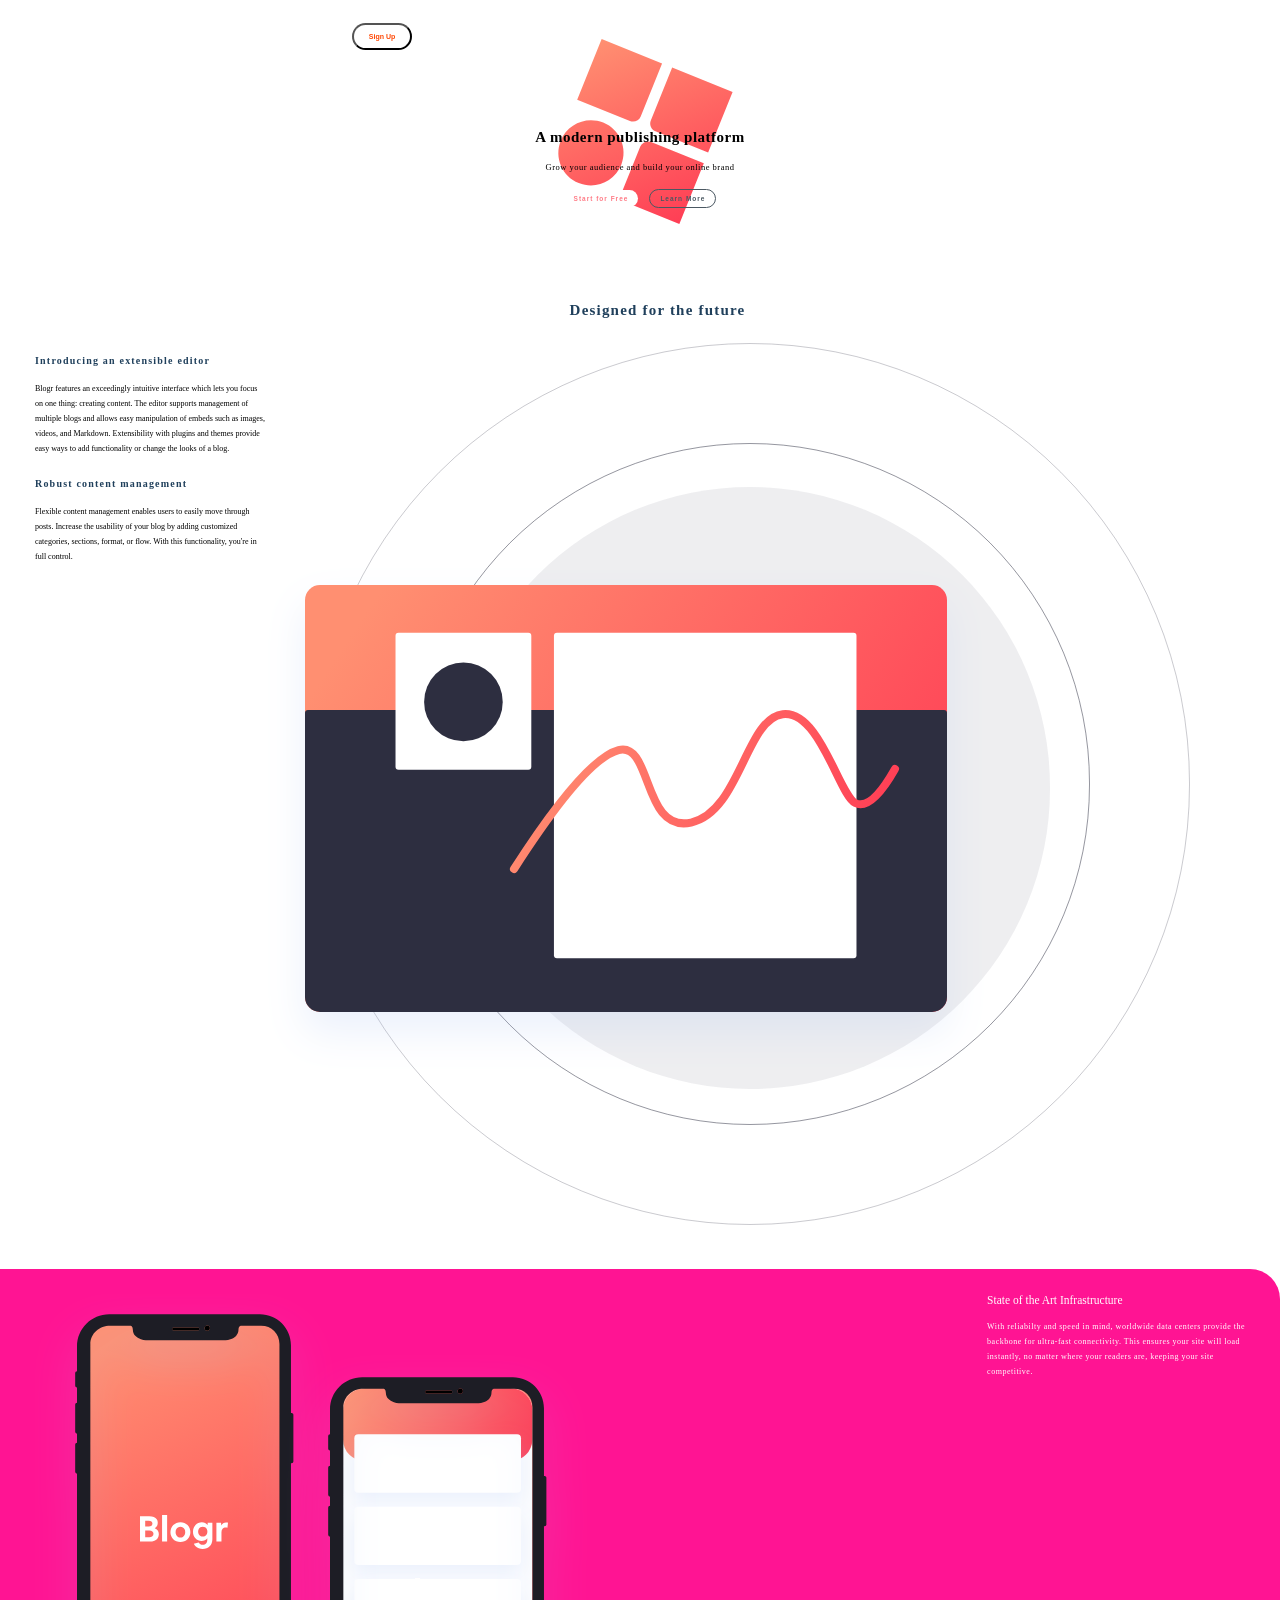
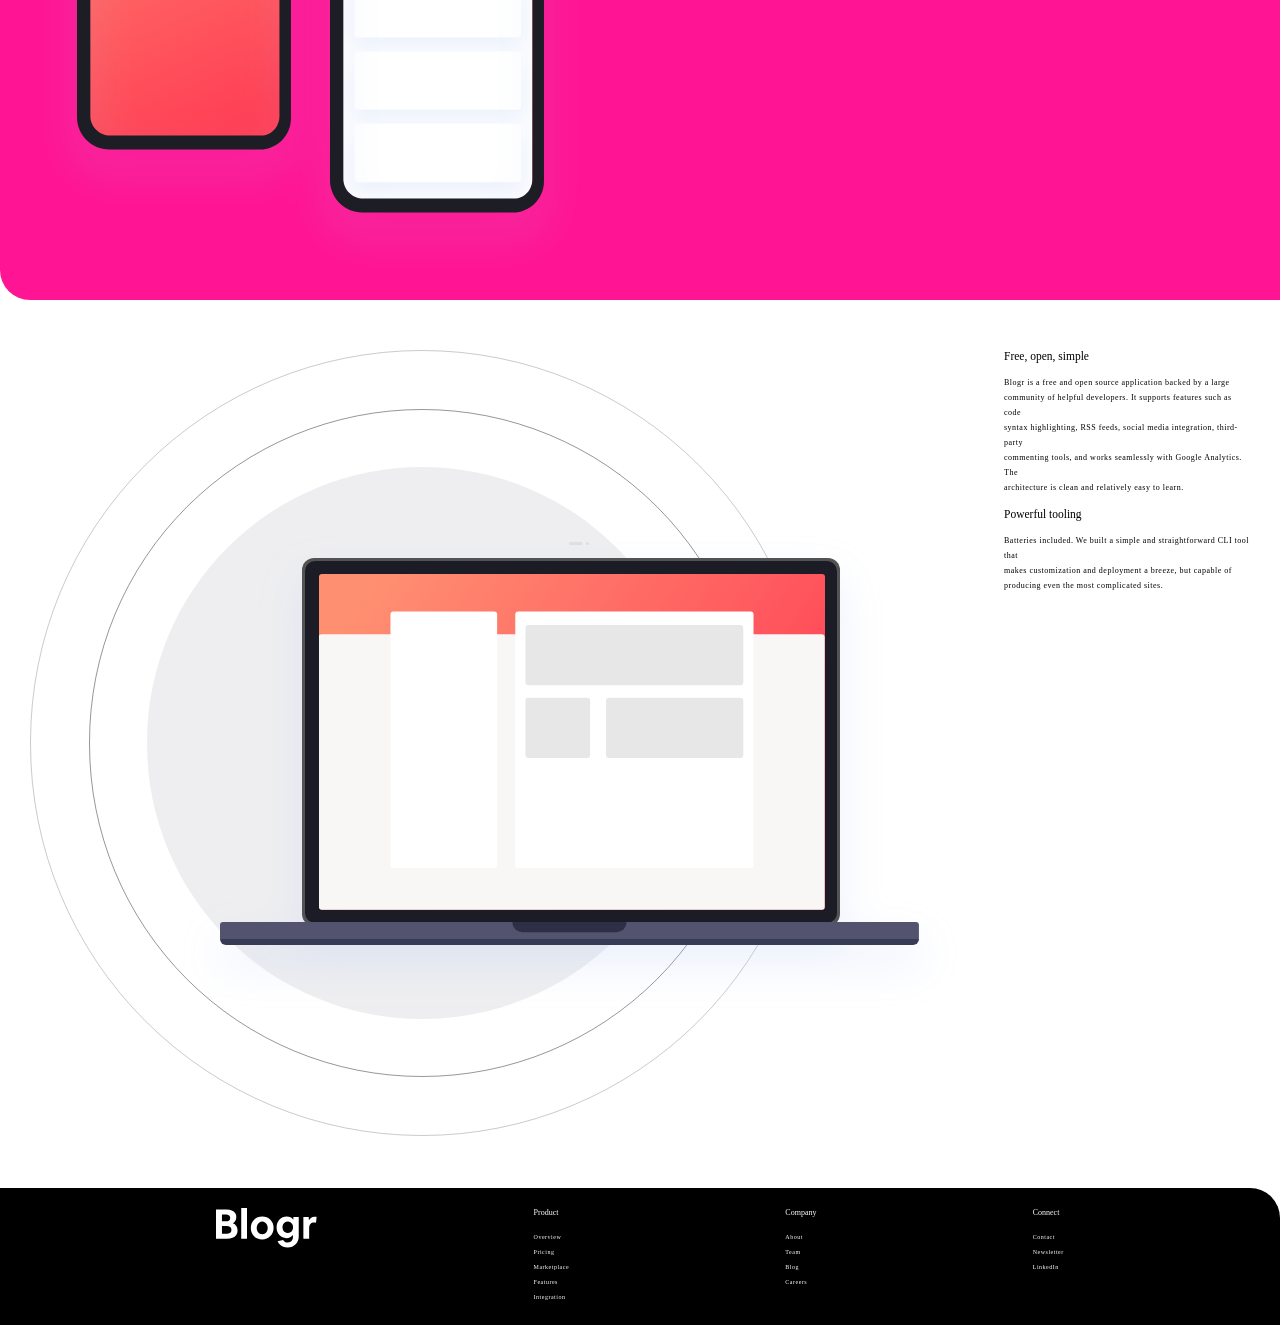
==== Blogr/index.html @ 892d37ae "first commit" ====
<!doctype html>
<html lang="en">
  <head>
    <meta charset="UTF-8" />
    <meta name="viewport" content="width=device-width, initial-scale=1.0" />
    <meta
      name="description"
      content="A FRONTEND MENTOR challenge solution for Blogr landing page"
    />
    <meta http-equiv="X-UA-Compatible" content="ie=edge" />
    <meta name="author" content="Okeke Chidiogo" />
    <title>Blogr</title>
    <link rel="icon" href="images/favicon-32x32.png" type="image/x-icon" />
    <link rel="stylesheet" href="style.css" />
  </head>

  <body>
    <header>
      <nav>
        <div>
          <img src="images/logo.svg" alt="Blogr's logo" />
        </div>

        <div class="navTwo">
          <div class="links">
            <a href="#"
              >Product
              <img src="images/icon-arrow-light.svg" alt="arrow icon" />
            </a>
            <a href="#"
              >Company
              <img src="images/icon-arrow-light.svg" alt="arrow icon" />
            </a>
            <div class="dropdown">
              <a class="contact-link" href="#"
                >Contact
                <img src="images/icon-arrow-light.svg" alt="arrow icon" />
              </a>

              <div class="dropdown-menu">
                <a href="#">Contact</a>
                <a href="#">Newsletter</a>
                <a href="linkedIn.com">LinkedIn</a>
              </div>
            </div>
          </div>

          <div class="navThree">
            <a href="#">Login</a>
            <button type="submit">Sign Up</button>
          </div>
        </div>
      </nav>

      <section id="heroSection">
        <h1>A modern publishing platform</h1>
        <p>Grow your audience and build your online brand</p>
        <div>
          <button class="heroButtonOne">Start for Free</button>
          <button class="heroButtonTwo">Learn More</button>
        </div>
      </section>
    </header>

    <section id="sectionTwo">
      <p>Designed for the future</p>
      <div>
        <div>
          <div>
            <p class="header">Introducing an extensible editor</p>
            <p class="content">
              Blogr features an exceedingly intuitive interface which lets you
              focus <br />
              on one thing: creating content. The editor supports management of
              <br />
              multiple blogs and allows easy manipulation of embeds such as
              images, <br />
              videos, and Markdown. Extensibility with plugins and themes
              provide <br />
              easy ways to add functionality or change the looks of a blog.
            </p>
          </div>
          <div class="lastDiv">
            <p class="header">Robust content management</p>
            <p class="content">
              Flexible content management enables users to easily move through
              <br />
              posts. Increase the usability of your blog by adding customized
              <br />
              categories, sections, format, or flow. With this functionality,
              you're in <br />
              full control.
            </p>
          </div>
        </div>
        <div>
          <img
            src="images/illustration-editor-desktop.svg"
            alt="an illustrative icon"
          />
        </div>
      </div>
    </section>

    <section id="infrastructure-div">
      <div class="infrastructure-div">
        <div>
          <img
            src="images/illustration-phones.svg"
            alt="an illustrative icon of a phone"
          />
        </div>
        <div>
          <p class="infrastructure-header">State of the Art Infrastructure</p>
          <p class="infrastructure-text">
            With reliabilty and speed in mind, worldwide data centers provide
            the <br />
            backbone for ultra-fast connectivity. This ensures your site will
            load <br />
            instantly, no matter where your readers are, keeping your site
            <br />
            competitive.
          </p>
        </div>
      </div>
    </section>

    <section id="tooling-div">
      <div class="tooling-div">
        <div>
          <img
            src="images/illustration-laptop-desktop.svg"
            alt="illustrative icon of a laptop"
          />
        </div>
        <div>
          <div>
            <p>Free, open, simple</p>
            <p>
              Blogr is a free and open source application backed by a large
              <br />
              community of helpful developers. It supports features such as code
              <br />
              syntax highlighting, RSS feeds, social media integration,
              third-party <br />
              commenting tools, and works seamlessly with Google Analytics. The
              <br />
              architecture is clean and relatively easy to learn.
            </p>
          </div>
          <div class="last-div">
            <p>Powerful tooling</p>
            <p>
              Batteries included. We built a simple and straightforward CLI tool
              that <br />
              makes customization and deployment a breeze, but capable of <br />
              producing even the most complicated sites.
            </p>
          </div>
        </div>
      </div>
    </section>

    <footer>
      <div>
        <img src="images/logo.svg" alt="Blogr's logo" />
      </div>
      <div>
        <p>Product</p>
        <a href="#">Overview</a>
        <a href="#">Pricing</a>
        <a href="#">Marketplace</a>
        <a href="#">Features</a>
        <a href="#">Integration</a>
      </div>
      <div>
        <p>Company</p>
        <a href="#">About</a>
        <a href="#">Team</a>
        <a href="#">Blog</a>
        <a href="#">Careers</a>
      </div>
      <div>
        <p>Connect</p>
        <a href="#">Contact</a>
        <a href="#">Newsletter</a>
        <a href="#">LinkedIn</a>
      </div>
    </footer>
  </body>
</html>
---- Blogr/style.css ----
* {
  margin: 0;
  padding: 0;
  box-sizing: border-box;
}

a,
button {
  cursor: pointer;
  transition: all 1s ease-in-out;
}

html {
  scroll-behavior: smooth;
  font-size: 62.5%;
}

/* Header */

header {
  /* background-color: orangered; */
  /* border-radius: 0 0 0 5rem; */
  background-image: url("images/bg-pattern-intro-desktop.svg");
  background-size: contain;
  background-repeat: no-repeat;
  background-position: center;
}

nav {
  display: flex;
  padding: 3rem 1rem 0 1rem;
}

nav a {
  color: white;
  text-decoration: none;
  letter-spacing: 0.02rem;
}

nav a:hover,
a.contact-link:hover {
  color: black;
  transform: scale(0.7);
}

nav > div.navTwo {
  display: flex;
  /* justify-content: space-around; */
}

div.navTwo > div.links {
  margin-left: 2.5rem;
  display: flex;
  /* justify-content: space-around; */
}

div.dropdown > div.dropdown-menu {
  display: flex;
  flex-direction: column;
  margin-top: 1.5rem;
  padding: 2rem 2.5rem;
  box-shadow: 0.5rem 1rem 1rem black;
  opacity: 0;
  background-color: black;
  border-radius: 0.4rem;
  position: absolute;
}

a.contact-link:hover + .dropdown-menu,
.dropdown-menu:hover {
  opacity: 1;
}

div.dropdown-menu > a {
  color: grey;
  text-decoration: none;
  margin-bottom: 1rem;
  text-align: center;
}

div.dropdown-menu a:hover,
div.dropdown-menu a:focus {
  color: black;
  transform: scale(0.7);
}

div.navThree {
  margin-left: 3.5rem;
  margin-top: -0.7rem;
}

div.navThree > button {
  margin-left: 1rem;
  background-color: white;
  color: orangered;
  border-radius: 2rem;
  padding: 0.8rem 1.5rem;
  font-size: 0.7rem;
  font-weight: bold;
}

/* hero section */

section#heroSection {
  text-align: center;
  padding: 5rem 6rem;
  letter-spacing: 0.05rem;
  line-height: 3rem;
}

section#heroSection p {
  font-size: 0.85rem;
}

section#heroSection button {
  outline: none;
  border-radius: 3rem;
  padding: 0.5rem 1rem;
  font-size: 0.65rem;
  font-weight: bold;
  letter-spacing: 0.1rem;
  margin-top: 0.7rem;
}

button.heroButtonOne {
  background-color: white;
  color: hsl(355, 100%, 74%);
  margin-right: 0.8rem;
  border: none;
}

button.heroButtonTwo {
  border: 0.8px solid hsl(207, 13%, 34%);
  background-color: transparent;
  color: hsl(207, 13%, 34%);
}

/* section two */

section#sectionTwo {
  padding: 4rem 0 4rem 3.5rem;
  line-height: 1.5rem;
}

section#sectionTwo > p {
  text-align: center;
  font-weight: bold;
  font-size: 1.5rem;
  color: hsl(208, 49%, 24%);
  letter-spacing: 0.12rem;
}

section#sectionTwo > div {
  margin-top: 2rem;
}

section#sectionTwo > div {
  margin-top: 2.5rem;
  display: flex;
}

section#sectionTwo p.header {
  font-size: 1rem;
  font-weight: bold;
  color: hsl(208, 49%, 24%);
  letter-spacing: 0.12rem;
  margin-top: 1rem;
}

section#sectionTwo p.content {
  font-size: 0.8rem;
  margin-top: 1.3rem;
}

.lastDiv {
  margin-top: 2rem;
}

section#infrastructure-div {
  padding: 2.5rem 3.5rem;
  position: relative;
  background-color: deeppink;
  color: white;
  border-radius: 0 3rem;
}

div.infrastructure-div {
  display: flex;
  justify-content: space-between;
}

p.infrastructure-header {
  font-size: 1.15rem;
  font-size: bold;
  margin-bottom: 1.3rem;
}

p.infrastructure-text {
  font-size: 0.8rem;
  margin-top: 0.5rem;
  letter-spacing: 0.05rem;
  line-height: 1.5rem;
}

section#tooling-div {
  padding: 5rem 3rem;
}

div.tooling-div {
  display: flex;
  justify-content: space-between;
}

section#tooling-div div > p:first-child {
  font-size: 1.15rem;
  font-size: bold;
  margin-bottom: 1.3rem;
}

section#tooling-div div > p:last-child {
  font-size: 0.8rem;
  margin-top: 0.5rem;
  letter-spacing: 0.05rem;
  line-height: 1.5rem;
}

div.last-div {
  margin-top: 1.3rem;
}

footer {
  display: flex;
  justify-content: space-evenly;
  padding: 2rem 0;
  background-color: black;
  color: white;
  border-radius: 0 3rem 0 0;
}

footer div {
  display: flex;
  flex-direction: column;
}

footer div > p:first-child {
  font-size: 0.8rem;
  font-size: bold;
  margin-bottom: 1.3rem;
}

footer div > a {
  color: white;
  text-decoration: none;
  font-size: 0.6rem;
  letter-spacing: 0.05rem;
  line-height: 1.5rem;
}
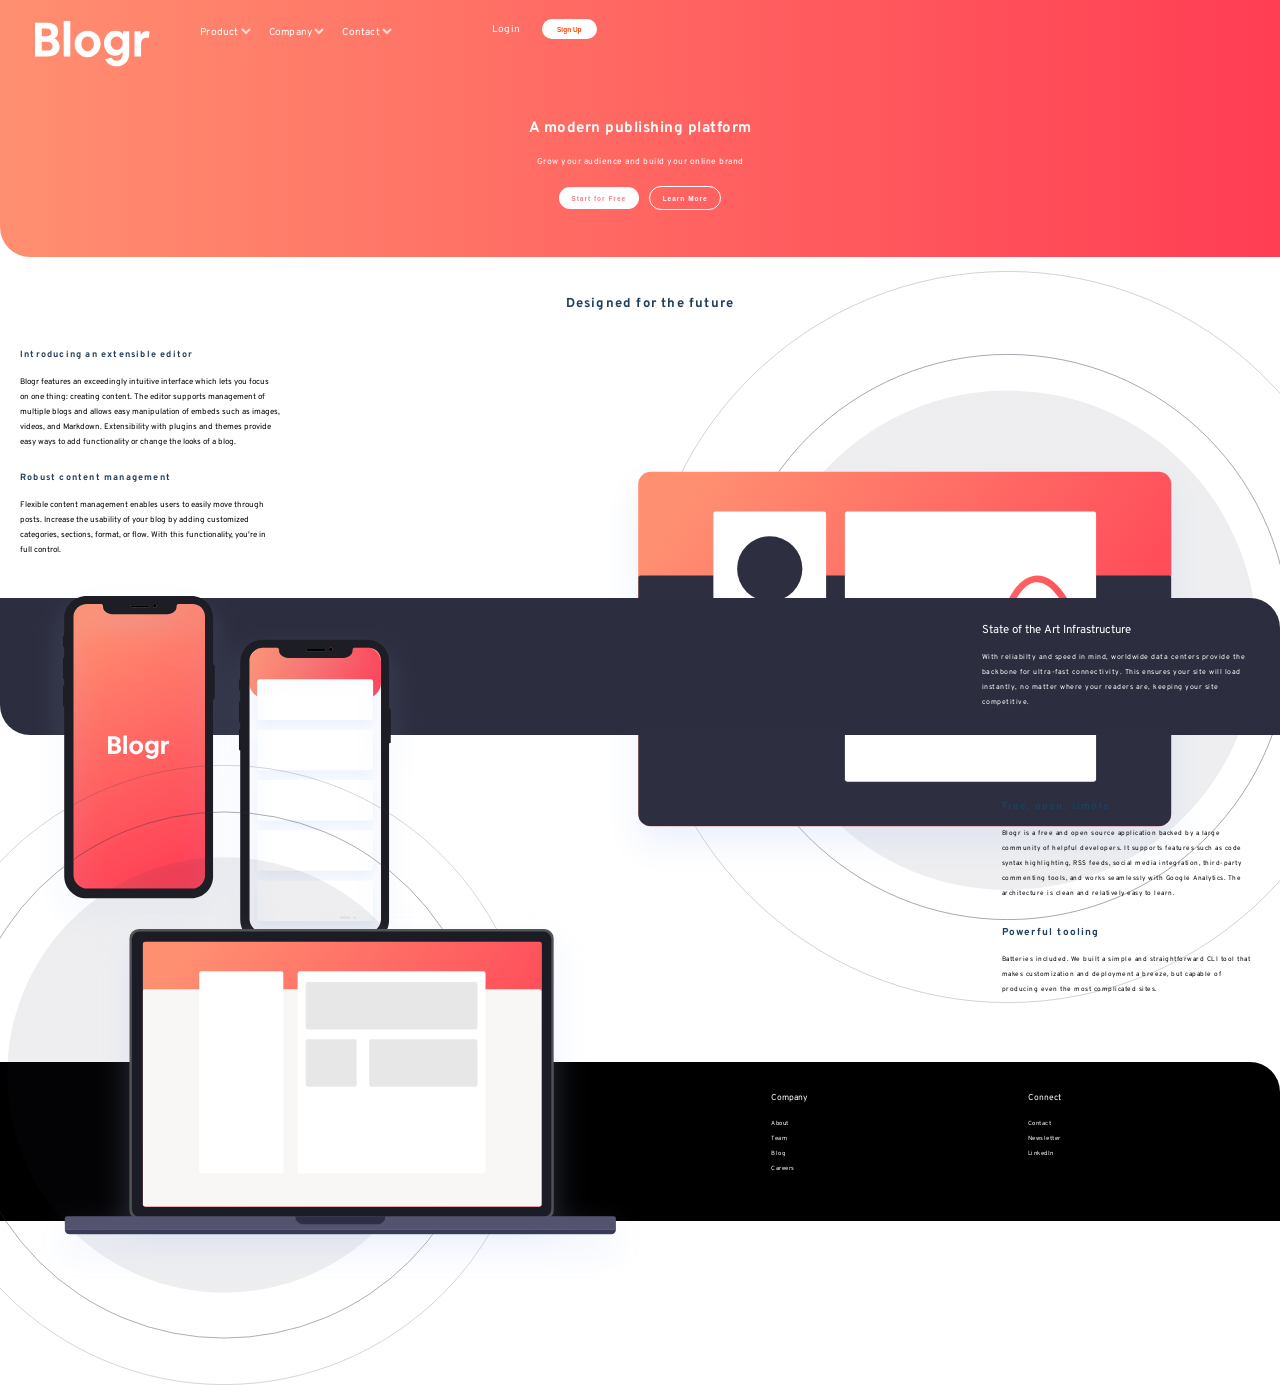
==== commit a1a4a7dd: "made changes to html and css files" ====
--- a/Blogr/index.html
+++ b/Blogr/index.html
@@ -27,7 +27,7 @@
               >Product
               <img src="images/icon-arrow-light.svg" alt="arrow icon" />
             </a>
-            <a href="#"
+            <a href="#" class="company"
               >Company
               <img src="images/icon-arrow-light.svg" alt="arrow icon" />
             </a>
--- a/Blogr/style.css
+++ b/Blogr/style.css
@@ -1,3 +1,5 @@
+@import url("https://fonts.googleapis.com/css2?family=Overpass:ital,wght@0,100..900;1,100..900&family=Parisienne&family=Quintessential&family=Ubuntu:ital,wght@0,300;0,400;0,500;0,700;1,300;1,400;1,500;1,700&display=swap");
+
 * {
   margin: 0;
   padding: 0;
@@ -15,20 +17,42 @@
   font-size: 62.5%;
 }
 
+body {
+  overflow-x: hidden;
+  font-family: "Overpass", sans-serif;
+}
+
 /* Header */
 
 header {
-  /* background-color: orangered; */
-  /* border-radius: 0 0 0 5rem; */
-  background-image: url("images/bg-pattern-intro-desktop.svg");
+  background-image:
+    linear-gradient(to right, hsl(13, 100%, 72%), hsl(353, 100%, 62%)),
+    url("images/bg-pattern-intro-desktop.svg");
   background-size: contain;
   background-repeat: no-repeat;
   background-position: center;
+  border-radius: 0 0 0 3rem;
+
+  /* fallback for old browsers */
+  /* border-radius: 0 0 0 5rem; */
+  /* background-image: url("images/bg-pattern-intro-desktop.svg");
+  Blogr\images\bg-pattern-intro-desktop.svg
+  background-size: contain;
+  background-repeat: no-repeat;
+  background-position: center; */
+}
+
+img[alt="Blogr's logo"] {
+  width: 9vw;
+  margin-left: 2.5rem;
+  margin-top: -0.5rem;
 }
 
 nav {
   display: flex;
-  padding: 3rem 1rem 0 1rem;
+  /* justify-content: center;
+  align-items: center; */
+  padding: 2.6rem 1rem 0 1rem;
 }
 
 nav a {
@@ -39,19 +63,24 @@
 
 nav a:hover,
 a.contact-link:hover {
-  color: black;
   transform: scale(0.7);
 }
 
 nav > div.navTwo {
   display: flex;
-  /* justify-content: space-around; */
+  margin-left: -4.5rem;
+  /* justify-content: space-between; */
 }
 
 div.navTwo > div.links {
-  margin-left: 2.5rem;
-  display: flex;
-  /* justify-content: space-around; */
+  margin-left: 9.5rem;
+  display: flex;
+  justify-content: space-between;
+}
+
+a.company {
+  margin-left: 1.8rem;
+  margin-right: 1.8rem;
 }
 
 div.dropdown > div.dropdown-menu {
@@ -61,41 +90,43 @@
   padding: 2rem 2.5rem;
   box-shadow: 0.5rem 1rem 1rem black;
   opacity: 0;
-  background-color: black;
-  border-radius: 0.4rem;
+  background-color: hsl(0, 100%, 100%);
   position: absolute;
 }
 
 a.contact-link:hover + .dropdown-menu,
+a.contact-link:focus + .dropdown-menu,
 .dropdown-menu:hover {
   opacity: 1;
 }
 
 div.dropdown-menu > a {
-  color: grey;
+  color: hsl(353, 100%, 62%);
+  border-radius: 0.4rem;
   text-decoration: none;
-  margin-bottom: 1rem;
+  margin-block: 1rem;
+  letter-spacing: 0.05rem;
   text-align: center;
 }
 
 div.dropdown-menu a:hover,
 div.dropdown-menu a:focus {
-  color: black;
-  transform: scale(0.7);
+  transform: scale(0.9);
 }
 
 div.navThree {
-  margin-left: 3.5rem;
+  margin-left: 10rem;
   margin-top: -0.7rem;
 }
 
 div.navThree > button {
-  margin-left: 1rem;
+  margin-left: 2rem;
   background-color: white;
   color: orangered;
+  border: none;
   border-radius: 2rem;
-  padding: 0.8rem 1.5rem;
-  font-size: 0.7rem;
+  padding: 0.65rem 1.5rem;
+  font-size: 0.65rem;
   font-weight: bold;
 }
 
@@ -103,19 +134,25 @@
 
 section#heroSection {
   text-align: center;
-  padding: 5rem 6rem;
+  padding: 4.35rem 6rem;
   letter-spacing: 0.05rem;
   line-height: 3rem;
+}
+
+section#heroSection h1,
+section#heroSection p {
+  color: white;
 }
 
 section#heroSection p {
   font-size: 0.85rem;
+  margin-block: 0.25rem;
 }
 
 section#heroSection button {
   outline: none;
   border-radius: 3rem;
-  padding: 0.5rem 1rem;
+  padding: 0.75rem 1.25rem;
   font-size: 0.65rem;
   font-weight: bold;
   letter-spacing: 0.1rem;
@@ -129,29 +166,36 @@
   border: none;
 }
 
+button.heroButtonOne:hover,
+button.heroButtonOne:focus {
+  transform: scale(0.7);
+}
+
 button.heroButtonTwo {
-  border: 0.8px solid hsl(207, 13%, 34%);
+  border: 0.8px solid hsl(0, 100%, 100%);
   background-color: transparent;
-  color: hsl(207, 13%, 34%);
+  color: hsl(0, 100%, 100%);
+}
+
+button.heroButtonTwo:hover,
+button.heroButtonTwo:focus {
+  transform: scale(0.7);
 }
 
 /* section two */
 
 section#sectionTwo {
-  padding: 4rem 0 4rem 3.5rem;
+  padding: 4rem 0 4rem 2rem;
   line-height: 1.5rem;
+  position: relative;
 }
 
 section#sectionTwo > p {
-  text-align: center;
-  font-weight: bold;
-  font-size: 1.5rem;
+  font-weight: bold;
+  font-size: 1.3rem;
   color: hsl(208, 49%, 24%);
   letter-spacing: 0.12rem;
-}
-
-section#sectionTwo > div {
-  margin-top: 2rem;
+  text-align: center;
 }
 
 section#sectionTwo > div {
@@ -159,8 +203,15 @@
   display: flex;
 }
 
+section#sectionTwo img {
+  width: 60vw;
+  position: absolute;
+  top: 1.4rem;
+  right: -9.25rem;
+}
+
 section#sectionTwo p.header {
-  font-size: 1rem;
+  font-size: 0.9rem;
   font-weight: bold;
   color: hsl(208, 49%, 24%);
   letter-spacing: 0.12rem;
@@ -179,9 +230,15 @@
 section#infrastructure-div {
   padding: 2.5rem 3.5rem;
   position: relative;
-  background-color: deeppink;
+  background-color: hsl(237, 17%, 21%);
   color: white;
   border-radius: 0 3rem;
+}
+
+section#infrastructure-div img {
+  position: absolute;
+  top: -1.65rem;
+  width: 30vw;
 }
 
 div.infrastructure-div {
@@ -196,14 +253,23 @@
 }
 
 p.infrastructure-text {
-  font-size: 0.8rem;
+  font-size: 0.7rem;
   margin-top: 0.5rem;
   letter-spacing: 0.05rem;
   line-height: 1.5rem;
 }
 
 section#tooling-div {
-  padding: 5rem 3rem;
+  padding: 6.5rem 3rem;
+  position: relative;
+}
+
+section#tooling-div img {
+  width: 60vw;
+  position: absolute;
+  top: 3rem;
+  left: -8.5rem;
+  overflow: hidden;
 }
 
 div.tooling-div {
@@ -211,43 +277,53 @@
   justify-content: space-between;
 }
 
+div.tooling-div > div:last-child {
+  margin-left: 3rem;
+}
+
 section#tooling-div div > p:first-child {
-  font-size: 1.15rem;
+  font-size: 1rem;
+  letter-spacing: 0.12rem;
+  font-weight: bold;
+  margin-bottom: 1.3rem;
+  color: hsl(208, 49%, 24%);
+}
+
+section#tooling-div div > p:last-child {
+  font-size: 0.65rem;
+  margin-top: 1.2rem;
+  letter-spacing: 0.05rem;
+  line-height: 1.5rem;
+}
+
+div.last-div {
+  margin-top: 2.5rem;
+}
+
+footer {
+  display: flex;
+  justify-content: space-evenly;
+  padding: 3rem 0;
+  background-color: black;
+  color: white;
+  border-radius: 0 3rem 0 0;
+}
+
+footer div {
+  display: flex;
+  flex-direction: column;
+}
+
+footer div:first-child {
+  margin-left: -6.5rem;
+}
+
+footer div > p:first-child {
+  font-size: 0.85rem;
   font-size: bold;
   margin-bottom: 1.3rem;
 }
 
-section#tooling-div div > p:last-child {
-  font-size: 0.8rem;
-  margin-top: 0.5rem;
-  letter-spacing: 0.05rem;
-  line-height: 1.5rem;
-}
-
-div.last-div {
-  margin-top: 1.3rem;
-}
-
-footer {
-  display: flex;
-  justify-content: space-evenly;
-  padding: 2rem 0;
-  background-color: black;
-  color: white;
-  border-radius: 0 3rem 0 0;
-}
-
-footer div {
-  display: flex;
-  flex-direction: column;
-}
-
-footer div > p:first-child {
-  font-size: 0.8rem;
-  font-size: bold;
-  margin-bottom: 1.3rem;
-}
-
 footer div > a {
   color: white;
   text-decoration: none;
@@ -255,3 +331,9 @@
   letter-spacing: 0.05rem;
   line-height: 1.5rem;
 }
+
+footer div > a:hover {
+  transform: scale(0.9);
+}
+
+/* media queries */
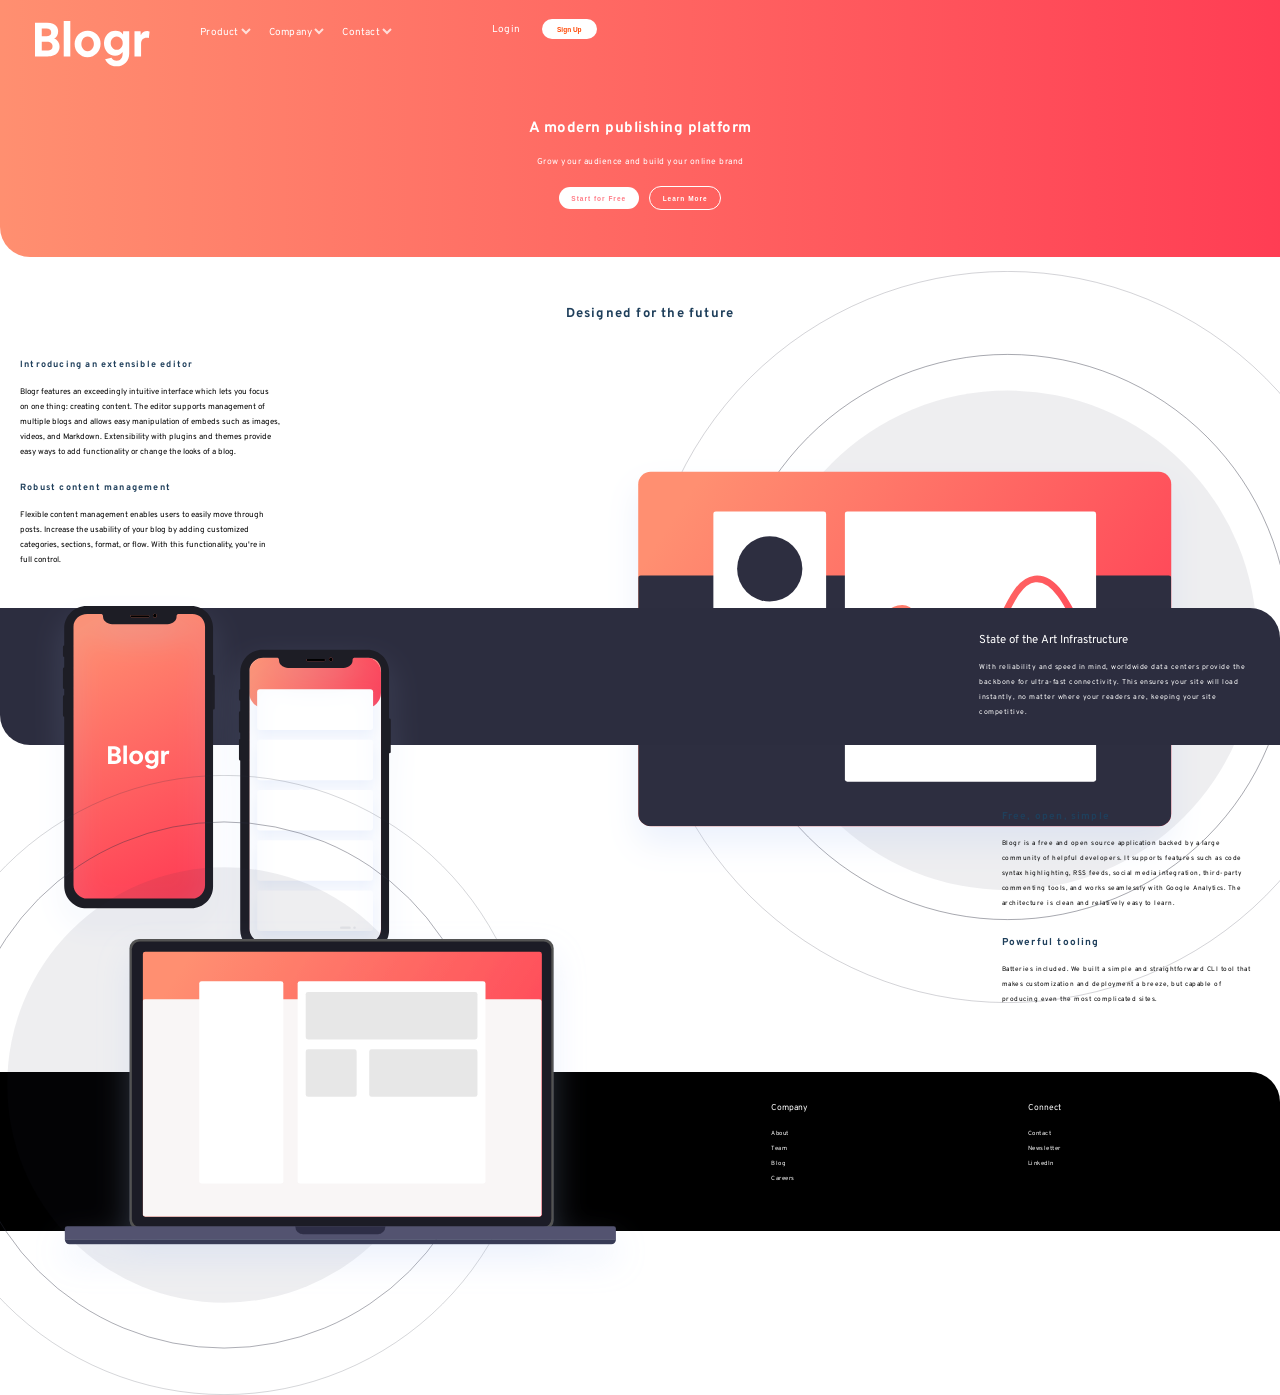
==== commit 325eee29: "added responsive styles to css" ====
--- a/Blogr/index.html
+++ b/Blogr/index.html
@@ -113,7 +113,7 @@
         <div>
           <p class="infrastructure-header">State of the Art Infrastructure</p>
           <p class="infrastructure-text">
-            With reliabilty and speed in mind, worldwide data centers provide
+            With reliability and speed in mind, worldwide data centers provide
             the <br />
             backbone for ultra-fast connectivity. This ensures your site will
             load <br />
--- a/Blogr/style.css
+++ b/Blogr/style.css
@@ -185,7 +185,7 @@
 /* section two */
 
 section#sectionTwo {
-  padding: 4rem 0 4rem 2rem;
+  padding: 5rem 0 4rem 2rem;
   line-height: 1.5rem;
   position: relative;
 }
@@ -337,3 +337,115 @@
 }
 
 /* media queries */
+/* mobile styles */
+
+@media (max-width: 480px) {
+  /* section two */
+
+  section#sectionTwo {
+    padding-bottom: 14rem;
+  }
+
+  section#sectionTwo > div {
+    flex-direction: column-reverse;
+  }
+
+  section#sectionTwo > p {
+    font-size: 1.7rem;
+    margin-bottom: 0;
+  }
+
+  section#sectionTwo > div {
+    margin-top: 1rem;
+  }
+
+  section#sectionTwo p.header {
+    font-size: 1.1rem;
+    margin-top: 2.5rem;
+    text-align: center;
+  }
+
+  section#sectionTwo p.content {
+    font-size: 0.9rem;
+    margin-top: 1.3rem;
+    text-align: center;
+  }
+
+  section#sectionTwo img {
+    width: 50vw;
+    position: relative;
+  }
+
+  section#infrastructure-div {
+    position: relative;
+    padding-top: 13rem;
+    padding-bottom: 3rem;
+  }
+
+  div.infrastructure-div,
+  div.tooling-div {
+    flex-direction: column;
+  }
+
+  section#infrastructure-div img {
+    position: absolute;
+    top: -11rem;
+    right: 9rem;
+    width: 60vw;
+  }
+
+  /* div.infrastructure-div {
+  display: flex;
+  justify-content: space-between;
+} */
+
+  p.infrastructure-header {
+    font-size: 1.5rem;
+    font-size: bold;
+    margin-bottom: 1.3rem;
+    text-align: center;
+  }
+
+  p.infrastructure-text {
+    font-size: 0.87rem;
+    margin-top: 0.5rem;
+    text-align: center;
+  }
+
+  section#tooling-div {
+    padding: 1.5rem 0 3rem;
+    position: relative;
+  }
+
+  section#tooling-div img {
+    width: 70vw;
+    margin-bottom: 5.5rem;
+    position: absolute;
+    left: 7.5rem;
+  }
+
+  section#tooling-div div > p:first-child {
+    font-size: 1.8rem;
+    letter-spacing: 0.12rem;
+    font-weight: bold;
+    margin-bottom: 1.3rem;
+    color: hsl(208, 49%, 24%);
+    text-align: center;
+  }
+
+  section#tooling-div div > p:last-child {
+    font-size: 0.8rem;
+    margin-top: 1.2rem;
+    letter-spacing: 0.05rem;
+    line-height: 1.5rem;
+    text-align: center;
+  }
+
+  section#tooling-div img {
+    position: relative;
+  }
+
+  footer {
+    flex-direction: column;
+  }
+}
